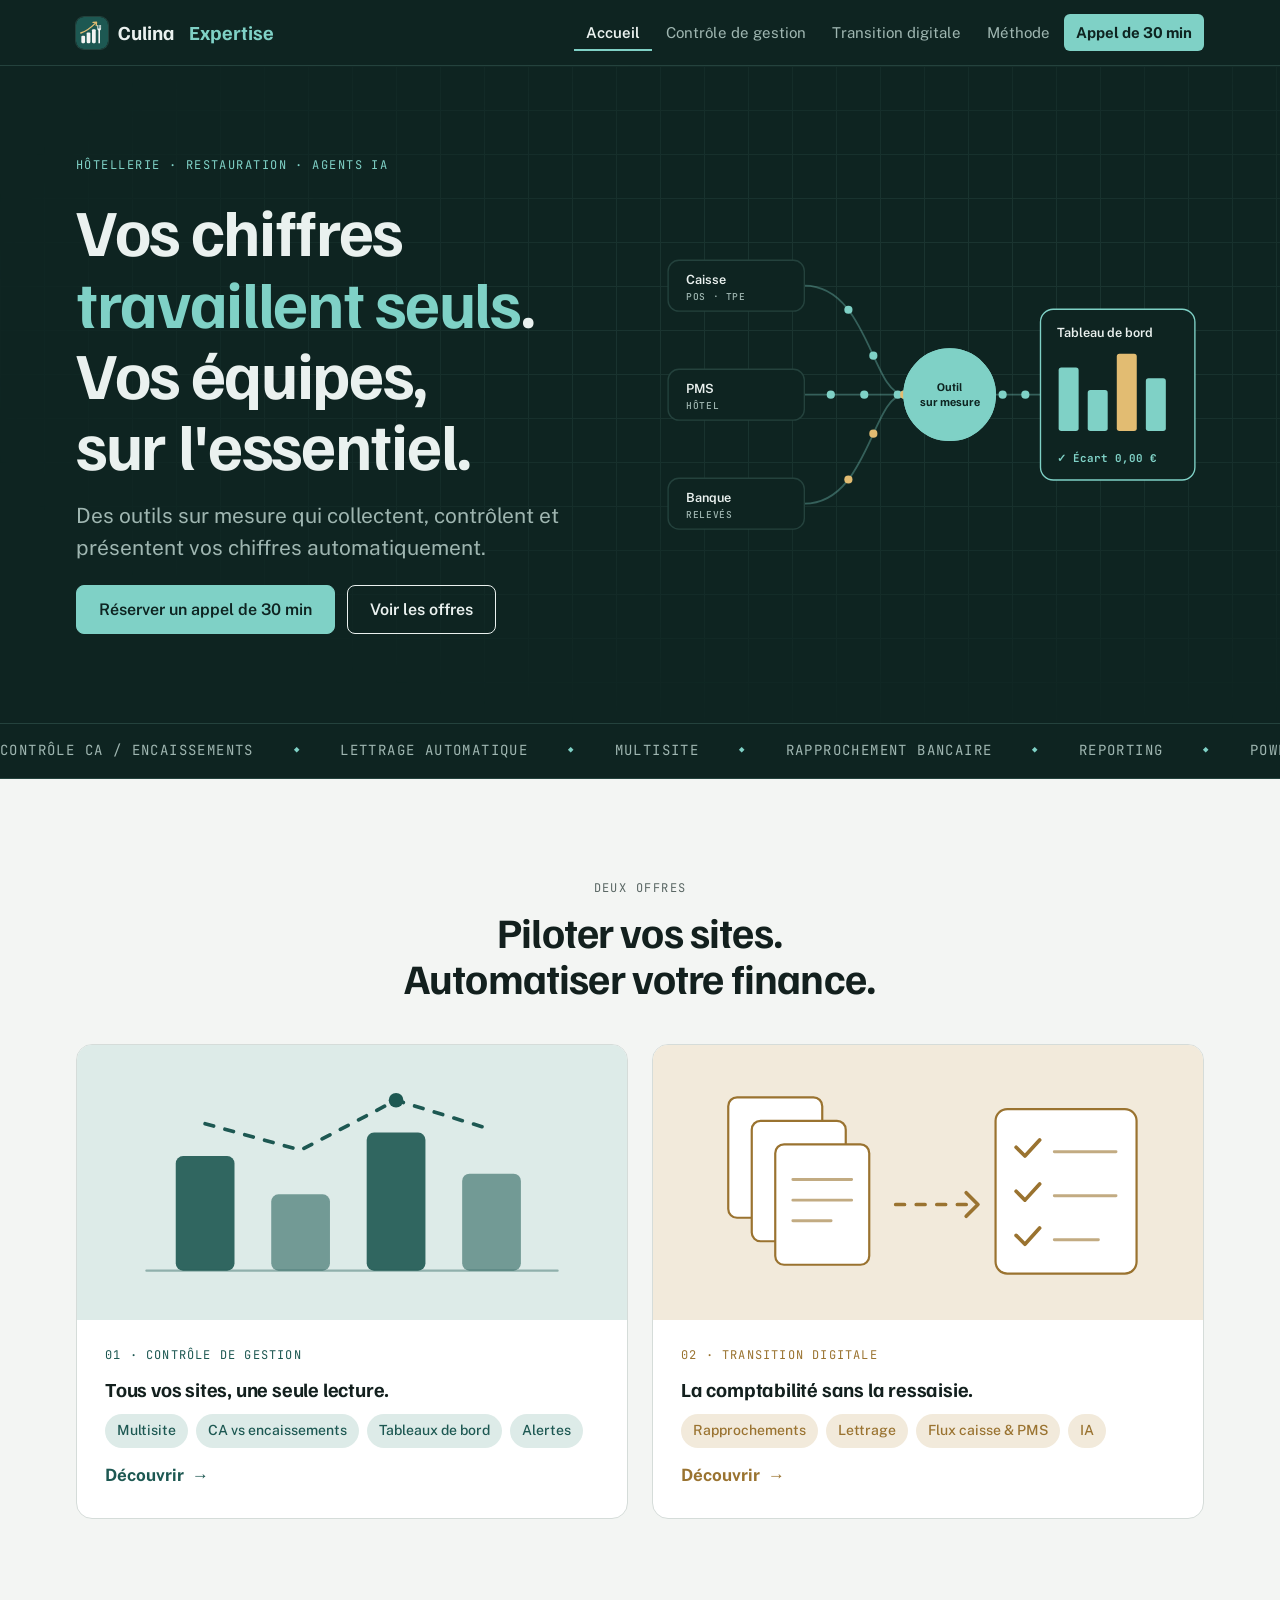
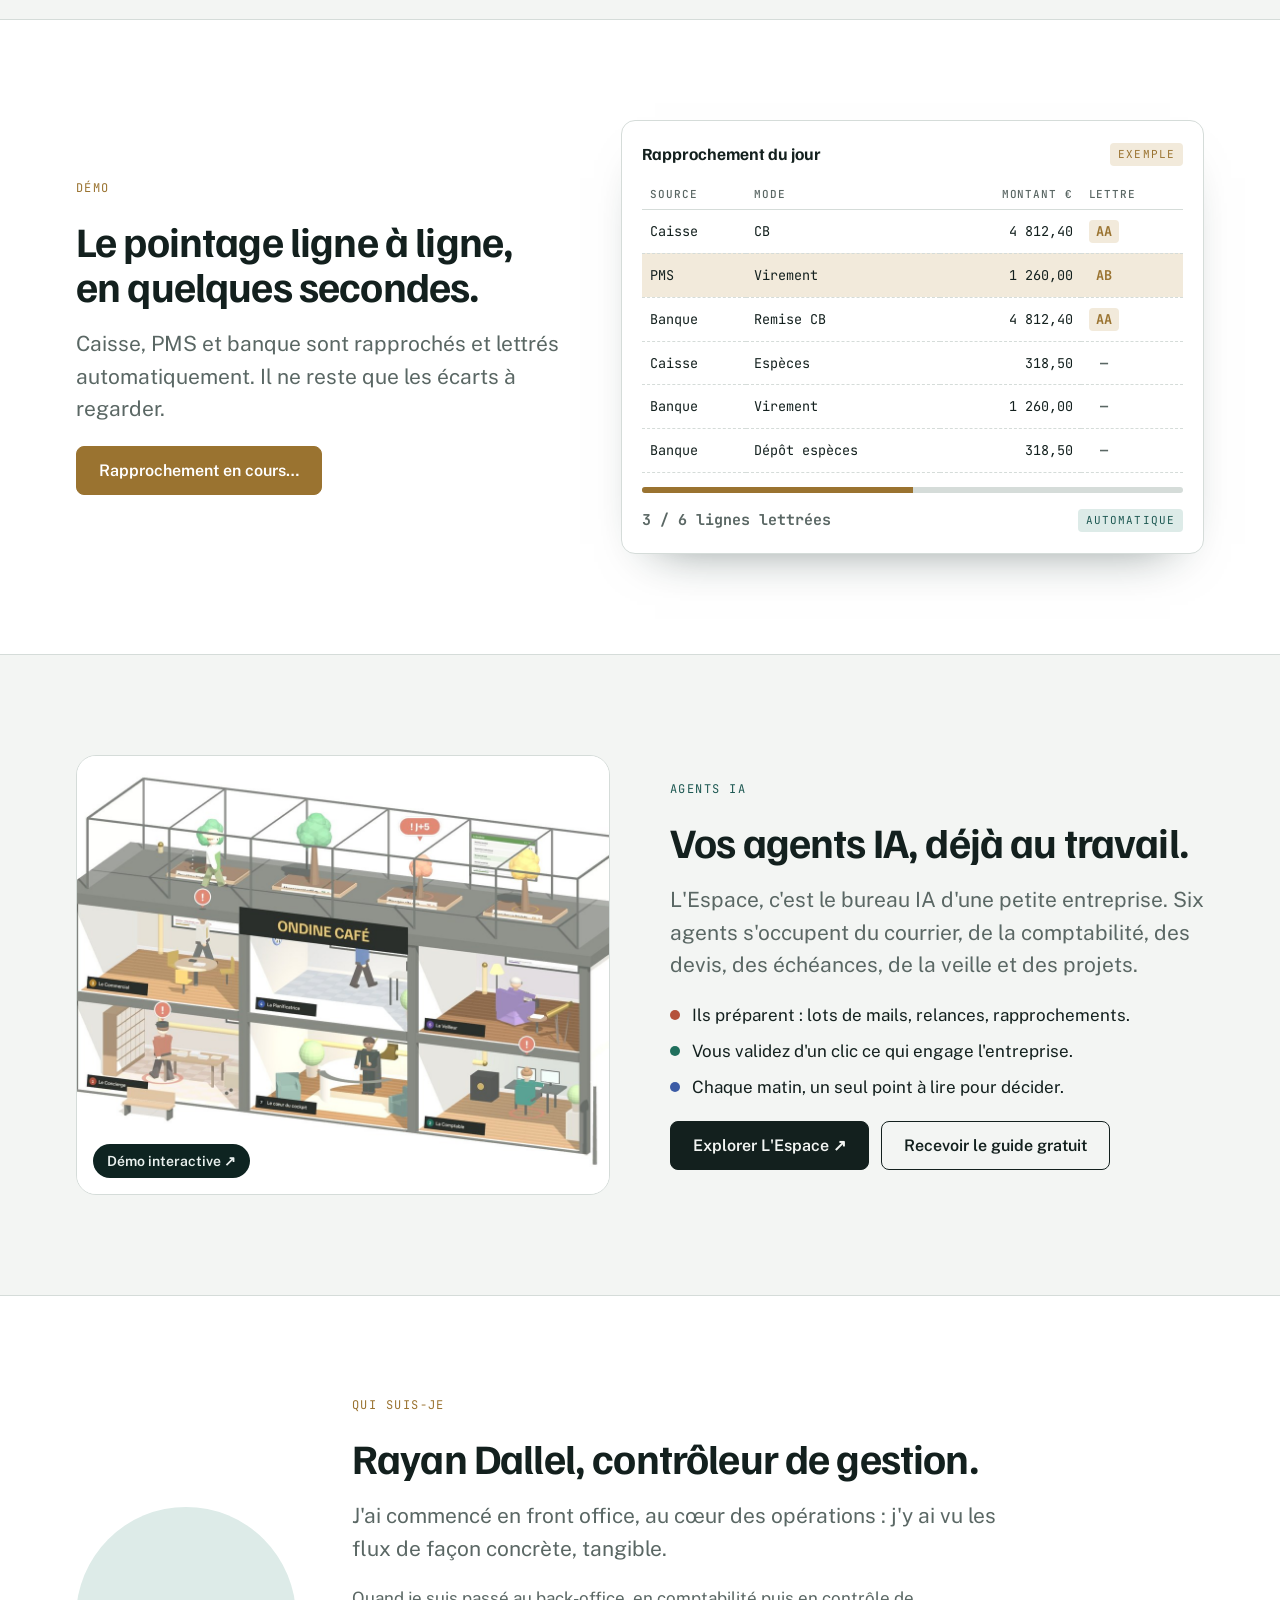
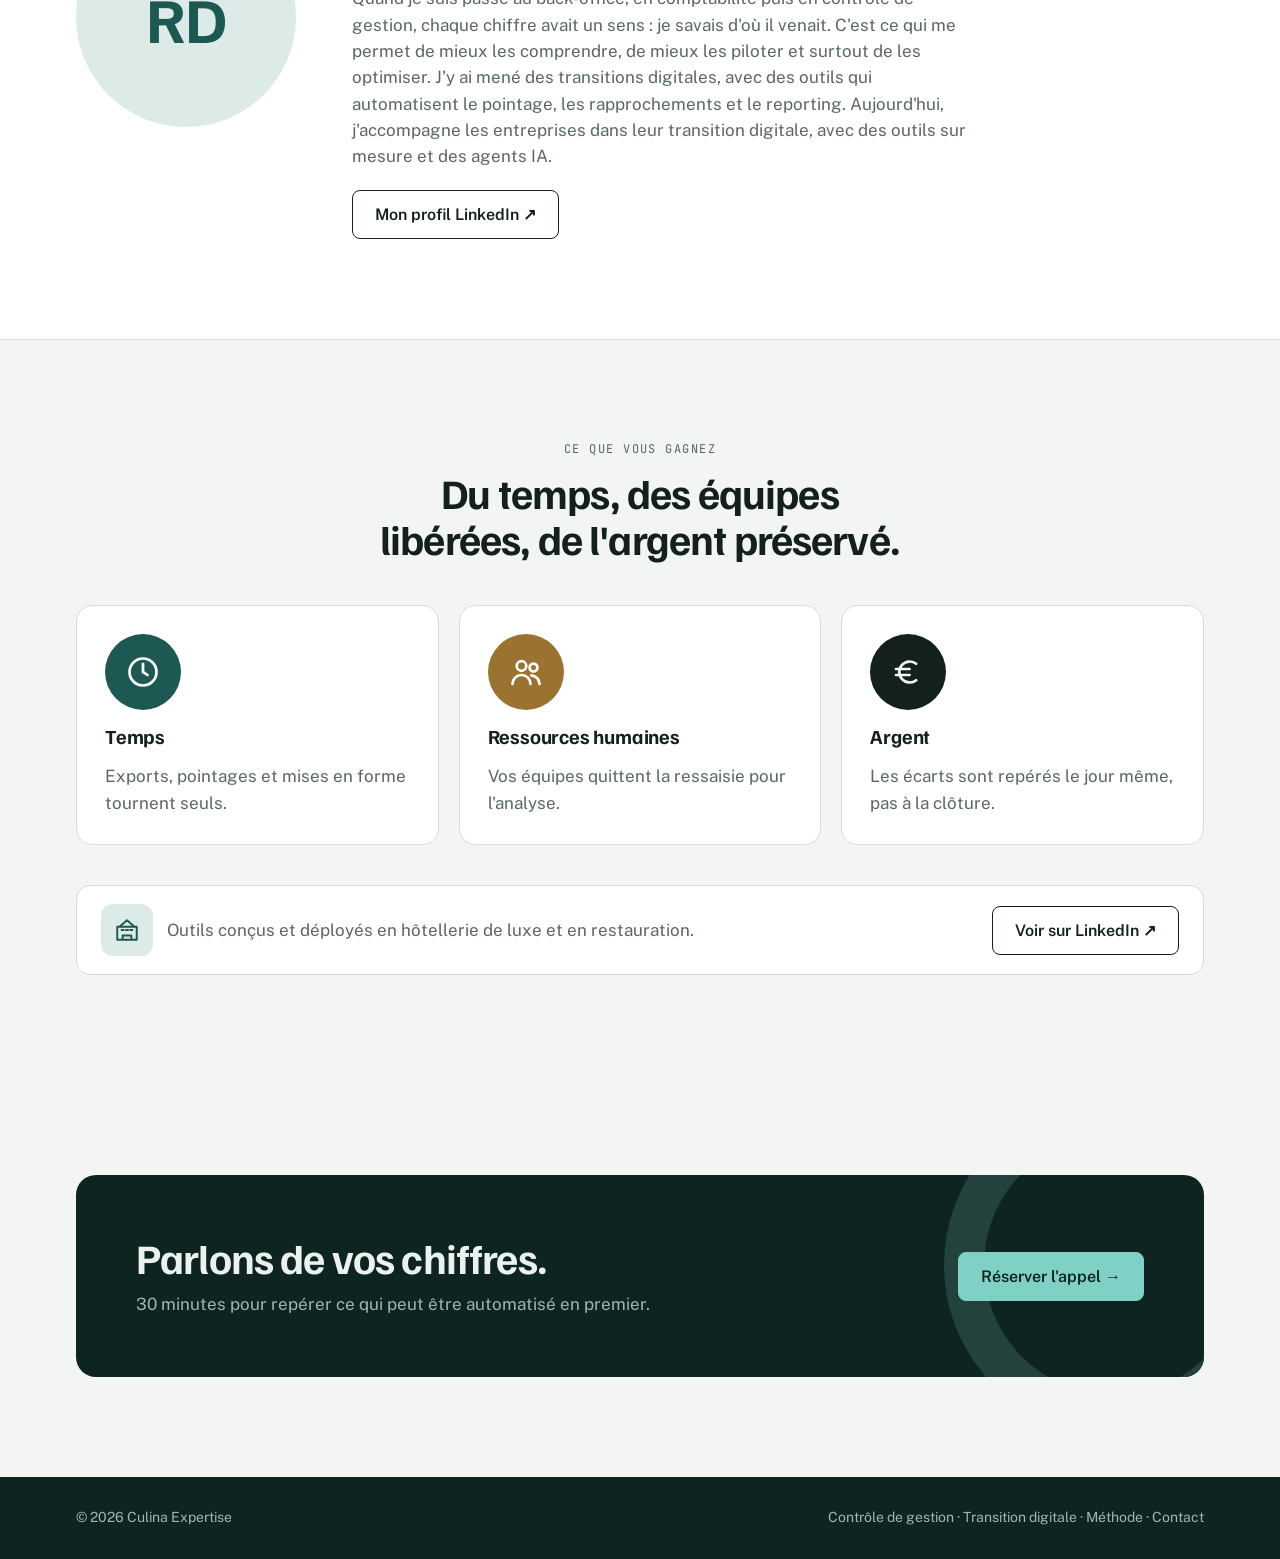
==== culina/index.html @ bebbd7e1 "Site Culina Expertise en ligne (nouveau logo) Co-Authored-By: Claude Opus 5.5 <noreply@anthropic.com" ====
<!doctype html><html><head><meta charset=utf8><meta name=viewport content="width=device-width,initial-scale=1,viewport-fit=cover"><style>:root{color-scheme:light;box-sizing:border-box;padding-top:env(safe-area-inset-top,0px);padding-bottom:env(safe-area-inset-bottom,0px)}html{scroll-padding-top:env(safe-area-inset-top,0px)}body{margin:0;padding:0;font:14px -apple-system,BlinkMacSystemFont,sans-serif;background:#fff;color:#000}img{max-width:100%}[hidden]:not([hidden=until-found i]){display:none!important}</style></head><body>
<title>Culina Expertise</title>
<meta name="claude:viewport-fit-sides" content="cover"><link rel="icon" href="logo.svg">
<meta name="description" content="Contrôle de gestion multisite et transition digitale des fonctions finance et comptabilité, pour l'hôtellerie et la restauration.">
<link rel="stylesheet" href="https://fonts.googleapis.com/css2?family=Familjen+Grotesk:wght@500;600;700&family=JetBrains+Mono:wght@400;500;700&family=Public+Sans:wght@400;500;600;700&display=swap">
<link rel="stylesheet" href="style.css">
<header class="top">
  <div class="wrap">
    <a class="brand" href="index.html"><img class="mark-img" src="logo.svg" alt="" width="32" height="32">Culina&nbsp;<span>Expertise</span></a>
    <nav class="nav" aria-label="Navigation principale">
      <a href="index.html" aria-current="page">Accueil</a>
      <a href="controle-de-gestion.html">Contrôle de gestion</a>
      <a href="transition-digitale.html">Transition digitale</a>
      <a href="methode.html">Méthode</a>
      <a class="cta-nav" href="contact.html">Appel de 30 min</a>
    </nav>
  </div>
</header>
<main>
  <section class="hero">
    <div class="wrap hero-grid">
      <div class="stack">
        <p class="eyebrow">Hôtellerie · Restauration · Agents IA</p>
        <h1>Vos chiffres <em>travaillent seuls</em>. Vos équipes, sur l'essentiel.</h1>
        <p class="lead">Des outils sur mesure qui collectent, contrôlent et présentent vos chiffres automatiquement.</p>
        <div class="btns">
          <a class="btn glow" href="contact.html">Réserver un appel de 30 min</a>
          <a class="btn" href="#offres">Voir les offres</a>
        </div>
      </div>
      <svg class="hero-visual" viewBox="0 0 600 400" role="img" aria-label="Vos données de caisse, de PMS et de banque arrivent dans un outil sur mesure qui produit un tableau de bord contrôlé">
  <path class="f-path lit" d="M160,80 C230,80 235,200 270,200"/><path class="f-path lit" d="M160,200 L270,200"/><path class="f-path lit" d="M160,320 C230,320 235,200 270,200"/><path class="f-path lit" d="M370,200 L420,200"/>
  <circle class="f-dot f-moving" r="4.5"><animateMotion dur="2.4s" begin="0.00s" repeatCount="indefinite" path="M160,80 C230,80 235,200 270,200"/></circle><circle class="f-dot f-moving" r="4.5"><animateMotion dur="2.4s" begin="0.80s" repeatCount="indefinite" path="M160,80 C230,80 235,200 270,200"/></circle><circle class="f-dot f-moving" r="4.5"><animateMotion dur="2.4s" begin="1.60s" repeatCount="indefinite" path="M160,80 C230,80 235,200 270,200"/></circle><circle class="f-dot f-moving" r="4.5"><animateMotion dur="2.0s" begin="0.00s" repeatCount="indefinite" path="M160,200 L270,200"/></circle><circle class="f-dot f-moving" r="4.5"><animateMotion dur="2.0s" begin="0.67s" repeatCount="indefinite" path="M160,200 L270,200"/></circle><circle class="f-dot f-moving" r="4.5"><animateMotion dur="2.0s" begin="1.33s" repeatCount="indefinite" path="M160,200 L270,200"/></circle><circle class="f-dot f-moving b" r="4.5"><animateMotion dur="2.4s" begin="0.00s" repeatCount="indefinite" path="M160,320 C230,320 235,200 270,200"/></circle><circle class="f-dot f-moving b" r="4.5"><animateMotion dur="2.4s" begin="0.80s" repeatCount="indefinite" path="M160,320 C230,320 235,200 270,200"/></circle><circle class="f-dot f-moving b" r="4.5"><animateMotion dur="2.4s" begin="1.60s" repeatCount="indefinite" path="M160,320 C230,320 235,200 270,200"/></circle><circle class="f-dot f-moving" r="4.5"><animateMotion dur="1.2s" begin="0.00s" repeatCount="indefinite" path="M370,200 L420,200"/></circle><circle class="f-dot f-moving" r="4.5"><animateMotion dur="1.2s" begin="0.60s" repeatCount="indefinite" path="M370,200 L420,200"/></circle>
  <rect class="f-pill" x="10" y="52" width="150" height="56" rx="12"/><text class="f-txt" x="30" y="78">Caisse</text><text class="f-sub" x="30" y="96">POS · TPE</text>
  <rect class="f-pill" x="10" y="172" width="150" height="56" rx="12"/><text class="f-txt" x="30" y="198">PMS</text><text class="f-sub" x="30" y="216">HÔTEL</text>
  <rect class="f-pill" x="10" y="292" width="150" height="56" rx="12"/><text class="f-txt" x="30" y="318">Banque</text><text class="f-sub" x="30" y="336">RELEVÉS</text>
  <circle class="f-ring" cx="320" cy="200" r="50"/><circle class="f-ring r2" cx="320" cy="200" r="50"/>
  <circle class="f-core" cx="320" cy="200" r="50"/>
  <text class="f-core-txt" x="320" y="196" text-anchor="middle">Outil</text><text class="f-core-txt" x="320" y="213" text-anchor="middle">sur mesure</text>
  <rect class="f-card" x="420" y="106" width="170" height="188" rx="14"/>
  <text class="f-txt" x="438" y="136">Tableau de bord</text>
  <rect class="f-bar" x="440" y="170" width="22" height="70" rx="3"/><rect class="f-bar" x="472" y="195" width="22" height="45" rx="3"/><rect class="f-bar b" x="504" y="155" width="22" height="85" rx="3"/><rect class="f-bar" x="536" y="182" width="22" height="58" rx="3"/>
  <text class="f-ok" x="438" y="274">✓ Écart 0,00 €</text>
</svg>
    </div>
  </section>
  <div class="marquee" aria-hidden="true"><div class="marquee-track"><span>Contrôle CA / encaissements</span><span>Lettrage automatique</span><span>Multisite</span><span>Rapprochement bancaire</span><span>Reporting</span><span>Power Automate</span><span>Excel</span><span>Power BI</span><span>Agents IA</span><span>Clôtures</span><span>Contrôle CA / encaissements</span><span>Lettrage automatique</span><span>Multisite</span><span>Rapprochement bancaire</span><span>Reporting</span><span>Power Automate</span><span>Excel</span><span>Power BI</span><span>Agents IA</span><span>Clôtures</span></div></div>

  <section id="offres">
    <div class="wrap">
      <div class="section-head center">
        <p class="eyebrow">Deux offres</p>
        <h2>Piloter vos sites. Automatiser votre finance.</h2>
      </div>
      <div class="offers">
        <a class="offer cg" href="controle-de-gestion.html">
          <div class="vis"><svg viewBox="0 0 320 160" aria-hidden="true">
  <line x1="20" y1="140" x2="300" y2="140" class="v-stroke" style="stroke-width:1.5;opacity:.4"/>
  <rect class="v-fill v-grow" x="40" y="62" width="40" height="78" rx="5" opacity=".9"/>
  <rect class="v-fill v-grow" x="105" y="88" width="40" height="52" rx="5" opacity=".55"/>
  <rect class="v-fill v-grow" x="170" y="46" width="40" height="94" rx="5" opacity=".9"/>
  <rect class="v-fill v-grow" x="235" y="74" width="40" height="66" rx="5" opacity=".55"/>
  <polyline class="v-stroke v-dash" points="60,40 125,58 190,24 255,44"/>
  <circle class="v-fill" cx="190" cy="24" r="5"/>
</svg></div>
          <div class="body">
            <span class="acct">01 · Contrôle de gestion</span>
            <h3>Tous vos sites, une seule lecture.</h3>
            <div class="chips"><span class="chip">Multisite</span><span class="chip">CA vs encaissements</span><span class="chip">Tableaux de bord</span><span class="chip">Alertes</span></div>
            <span class="go">Découvrir <span class="arr">→</span></span>
          </div>
        </a>
        <a class="offer td" href="transition-digitale.html">
          <div class="vis"><svg viewBox="0 0 320 160" aria-hidden="true">
  <rect class="v-soft" x="24" y="22" width="64" height="82" rx="6"/>
  <rect class="v-soft" x="40" y="38" width="64" height="82" rx="6"/>
  <rect class="v-soft" x="56" y="54" width="64" height="82" rx="6"/>
  <path class="v-stroke" d="M68 78h40M68 92h40M68 106h26" style="stroke-width:2;opacity:.6"/>
  <path class="v-stroke v-dash" d="M138 95 L192 95"/>
  <path class="v-stroke" d="M186 87l8 8-8 8"/>
  <rect class="v-soft" x="206" y="30" width="96" height="112" rx="8"/>
  <path class="v-stroke" d="M220 56l6 6 10-11M220 86l6 6 10-11M220 116l6 6 10-11"/>
  <path class="v-stroke" d="M246 59h42M246 89h42M246 119h30" style="stroke-width:2;opacity:.6"/>
</svg></div>
          <div class="body">
            <span class="acct">02 · Transition digitale</span>
            <h3>La comptabilité sans la ressaisie.</h3>
            <div class="chips"><span class="chip">Rapprochements</span><span class="chip">Lettrage</span><span class="chip">Flux caisse &amp; PMS</span><span class="chip">IA</span></div>
            <span class="go">Découvrir <span class="arr">→</span></span>
          </div>
        </a>
      </div>
    </div>
  </section>

  <section class="alt">
    <div class="wrap demo">
      <div class="stack">
        <p class="eyebrow c-brass">Démo</p>
        <h2>Le pointage ligne à ligne, en quelques secondes.</h2>
        <p class="lead">Caisse, PMS et banque sont rapprochés et lettrés automatiquement. Il ne reste que les écarts à regarder.</p>
        <div class="btns"><button class="btn brass" type="button" id="run">▶ Lancer le rapprochement</button></div>
      </div>
      <div class="ledger">
        <div class="ledger-head"><strong>Rapprochement du jour</strong><span class="tag">Exemple</span></div>
        <div class="table-scroll">
          <table>
            <thead><tr><th>Source</th><th>Mode</th><th class="num">Montant €</th><th>Lettre</th></tr></thead>
            <tbody id="rows">
              <tr><td>Caisse</td><td>CB</td><td class="num">4 812,40</td><td><span class="let">—</span></td></tr>
              <tr><td>PMS</td><td>Virement</td><td class="num">1 260,00</td><td><span class="let">—</span></td></tr>
              <tr><td>Banque</td><td>Remise CB</td><td class="num">4 812,40</td><td><span class="let">—</span></td></tr>
              <tr><td>Caisse</td><td>Espèces</td><td class="num">318,50</td><td><span class="let">—</span></td></tr>
              <tr><td>Banque</td><td>Virement</td><td class="num">1 260,00</td><td><span class="let">—</span></td></tr>
              <tr><td>Banque</td><td>Dépôt espèces</td><td class="num">318,50</td><td><span class="let">—</span></td></tr>
            </tbody>
          </table>
        </div>
        <div class="progress"><i id="bar"></i></div>
        <div class="ledger-foot"><span class="status" id="status">6 lignes à pointer</span><span class="tag" style="background:var(--petrol-soft);color:var(--petrol)">Automatique</span></div>
      </div>
    </div>
  </section>

  <section id="agents">
    <div class="wrap split">
      <a class="espace-shot" href="https://rayandallel-jarvis.github.io/qg-demo/espace/" target="_blank" rel="noopener" aria-label="Explorer L'Espace en 3D">
        <img src="espace.jpg" alt="L'Espace : six agents IA au travail dans le bureau d'une petite entreprise" loading="lazy">
        <span class="espace-badge">Démo interactive ↗</span>
      </a>
      <div class="stack">
        <p class="eyebrow c-petrol">Agents IA</p>
        <h2>Vos agents IA, déjà au travail.</h2>
        <p class="lead">L'Espace, c'est le bureau IA d'une petite entreprise. Six agents s'occupent du courrier, de la comptabilité, des devis, des échéances, de la veille et des projets.</p>
        <ul class="agent-list">
          <li><span style="background:#b5523b"></span>Ils préparent : lots de mails, relances, rapprochements.</li>
          <li><span style="background:#1f6f5c"></span>Vous validez d'un clic ce qui engage l'entreprise.</li>
          <li><span style="background:#3b5ba5"></span>Chaque matin, un seul point à lire pour décider.</li>
        </ul>
        <div class="btns">
          <a class="btn primary" href="https://rayandallel-jarvis.github.io/qg-demo/espace/" target="_blank" rel="noopener">Explorer L'Espace ↗</a>
          <a class="btn" href="https://www.linkedin.com/in/rayan-dallel-012633130" target="_blank" rel="noopener">Recevoir le guide gratuit</a>
        </div>
      </div>
    </div>
  </section>

  <section class="alt" id="qui">
    <div class="wrap about">
      <div class="about-photo" aria-hidden="true">RD</div>
      <div class="stack">
        <p class="eyebrow c-brass">Qui suis-je</p>
        <h2>Rayan Dallel, contrôleur de gestion.</h2>
        <p class="lead">J'ai commencé en front office, au cœur des opérations&nbsp;: j'y ai vu les flux de façon concrète, tangible.</p>
        <p class="about-txt">Quand je suis passé au back-office, en comptabilité puis en contrôle de gestion, chaque chiffre avait un sens&nbsp;: je savais d'où il venait. C'est ce qui me permet de mieux les comprendre, de mieux les piloter et surtout de les optimiser. J'y ai mené des transitions digitales, avec des outils qui automatisent le pointage, les rapprochements et le reporting. Aujourd'hui, j'accompagne les entreprises dans leur transition digitale, avec des outils sur mesure et des agents IA.</p>
        <div class="btns"><a class="btn" href="https://www.linkedin.com/in/rayan-dallel-012633130" target="_blank" rel="noopener">Mon profil LinkedIn ↗</a></div>
      </div>
    </div>
  </section>

  <section>
    <div class="wrap">
      <div class="section-head center">
        <p class="eyebrow">Ce que vous gagnez</p>
        <h2>Du temps, des équipes libérées, de l'argent préservé.</h2>
      </div>
      <div class="gains">
        <div class="gain"><span class="big"><svg class="ico" viewBox="0 0 24 24" aria-hidden="true"><circle cx="12" cy="12" r="9"/><path class="clock-hand" d="M12 12V6.5"/><path d="M12 12l3 2"/></svg></span><h3>Temps</h3><p>Exports, pointages et mises en forme tournent seuls.</p></div>
        <div class="gain"><span class="big" style="background:var(--brass)"><svg class="ico" viewBox="0 0 24 24" aria-hidden="true"><circle cx="9" cy="8" r="3.2"/><path d="M3 20c0-3.3 2.7-6 6-6s6 2.7 6 6"/><circle cx="17" cy="9" r="2.6"/><path d="M15.5 14.2c3 .2 5.5 2.6 5.5 5.8"/></svg></span><h3>Ressources humaines</h3><p>Vos équipes quittent la ressaisie pour l'analyse.</p></div>
        <div class="gain"><span class="big" style="background:var(--ink);color:var(--bg)"><svg class="ico" viewBox="0 0 24 24" aria-hidden="true"><path d="M17.5 6.5A7 7 0 1 0 17.5 17.5"/><path d="M4 10h9M4 14h9"/></svg></span><h3>Argent</h3><p>Les écarts sont repérés le jour même, pas à la clôture.</p></div>
      </div>
      <div class="trust">
        <span class="who"><span class="ico-box"><svg class="ico" viewBox="0 0 24 24" aria-hidden="true"><path d="M3 21V9h18v12M3 21h18M8 21v-4h8v4M7 12h2M11 12h2M15 12h2M12 3l7 6H5z"/></svg></span>Outils conçus et déployés en hôtellerie de luxe et en restauration.</span>
        <a class="btn" href="https://www.linkedin.com/in/rayan-dallel-012633130" target="_blank" rel="noopener">Voir sur LinkedIn ↗</a>
      </div>
    </div>
  </section>

  <section>
    <div class="wrap">
      <div class="cta-band">
        <div><h2>Parlons de vos chiffres.</h2><p>30 minutes pour repérer ce qui peut être automatisé en premier.</p></div>
        <a class="btn glow" href="contact.html">Réserver l'appel →</a>
      </div>
    </div>
  </section>
<script>
(function () {
  var letters = ["AA", "AB", "AA", "AC", "AB", "AC"], order = [0, 2, 1, 4, 3, 5];
  var rows = document.querySelectorAll("#rows tr"), bar = document.getElementById("bar"),
      st = document.getElementById("status"), btn = document.getElementById("run"), busy = false;
  function reset() {
    rows.forEach(function (r) { r.classList.remove("hit"); var l = r.querySelector(".let"); l.textContent = "—"; l.classList.remove("on"); });
    bar.style.width = "0"; st.textContent = "6 lignes à pointer"; st.classList.remove("done");
  }
  function run() {
    if (busy) return; busy = true; reset(); btn.textContent = "Rapprochement en cours…";
    order.forEach(function (idx, k) {
      setTimeout(function () {
        var r = rows[idx], l = r.querySelector(".let");
        r.classList.add("hit"); l.textContent = letters[idx]; l.classList.add("on");
        setTimeout(function () { r.classList.remove("hit"); }, 500);
        bar.style.width = ((k + 1) / 6 * 100) + "%";
        st.textContent = (k + 1) + " / 6 lignes lettrées";
        if (k === 5) { st.textContent = "✓ Écart : 0,00 € · 6/6 lettrées"; st.classList.add("done"); btn.textContent = "↻ Rejouer"; busy = false; }
      }, 350 + k * 420);
    });
  }
  btn.addEventListener("click", run);
  if ("IntersectionObserver" in window && !matchMedia("(prefers-reduced-motion: reduce)").matches) {
    var io = new IntersectionObserver(function (e) { if (e[0].isIntersecting) { io.disconnect(); run(); } }, { threshold: .5 });
    io.observe(document.querySelector(".ledger"));
  }
})();
</script>
</main>
<footer>
  <div class="wrap">
    <span>© 2026 Culina Expertise</span>
    <span><a href="controle-de-gestion.html">Contrôle de gestion</a> · <a href="transition-digitale.html">Transition digitale</a> · <a href="methode.html">Méthode</a> · <a href="contact.html">Contact</a></span>
  </div>
</footer>

</body></html>
---- culina/style.css ----
/* Layout: héros sombre animé (flux de données), puis sections claires très visuelles — peu de texte, chaque idée portée par un schéma ou une démo. Pétrole = contrôle de gestion, laiton = transition digitale. */
:root {
  --bg: #F3F5F3;
  --surface: #FFFFFF;
  --ink: #13201E;
  --muted: #5A6764;
  --line: #D5DCD9;
  --petrol: #1D5852;
  --petrol-soft: #DDEBE8;
  --brass: #9A7330;
  --brass-soft: #F2EADB;
  --ok: #2F7A4F;
  --hero-bg: #0E2421;
  --hero-fg: #EAF1EF;
  --hero-muted: #9FB6B1;
  --hero-line: #24423D;
  --hero-acc: #7FD1C6;
  --hero-brass: #E2BC72;
  --font-display: "Familjen Grotesk", "Helvetica Neue", Arial, sans-serif;
  --font-body: "Public Sans", "Segoe UI", Roboto, Arial, sans-serif;
  --font-mono: "JetBrains Mono", "SFMono-Regular", Consolas, monospace;
  padding-top: env(safe-area-inset-top, 0px);
  padding-bottom: env(safe-area-inset-bottom, 0px);
}
@media (prefers-color-scheme: dark) {
  :root:not([data-theme="light"]) {
    --bg: #0F1716; --surface: #16211F; --ink: #E6ECEA; --muted: #9AA8A5; --line: #2A3835;
    --petrol: #6FBDB3; --petrol-soft: #1B302D; --brass: #D4AE68; --brass-soft: #2E2719; --ok: #6CC795;
    --hero-bg: #091412; --hero-line: #1E3632;
    color-scheme: dark;
  }
}
:root[data-theme="dark"] {
  --bg: #0F1716; --surface: #16211F; --ink: #E6ECEA; --muted: #9AA8A5; --line: #2A3835;
  --petrol: #6FBDB3; --petrol-soft: #1B302D; --brass: #D4AE68; --brass-soft: #2E2719; --ok: #6CC795;
  --hero-bg: #091412; --hero-line: #1E3632;
  color-scheme: dark;
}

* { box-sizing: border-box; }
body { margin: 0; background: var(--bg); color: var(--ink); font-family: var(--font-body); font-size: 17px; line-height: 1.55; }
img, svg { max-width: 100%; }
a { color: inherit; }
a:focus-visible, button:focus-visible { outline: 2px solid var(--petrol); outline-offset: 3px; border-radius: 4px; }
.wrap { max-width: 1160px; margin: 0 auto; padding-left: max(16px, env(safe-area-inset-left, 0px)); padding-right: max(16px, env(safe-area-inset-right, 0px)); }

/* ---------- En-tête ---------- */
.top { position: sticky; top: env(safe-area-inset-top, 0px); z-index: 20; background: var(--hero-bg); color: var(--hero-fg); border-bottom: 1px solid var(--hero-line); }
.top .wrap { display: flex; align-items: center; justify-content: space-between; gap: 20px; padding-block: 14px; }
.brand { display: flex; align-items: center; gap: 10px; font-family: var(--font-display); font-weight: 700; font-size: 20px; text-decoration: none; white-space: nowrap; }
.brand .mark { width: 30px; height: 30px; border-radius: 7px; background: var(--hero-acc); color: var(--hero-bg); display: grid; place-items: center; font-family: var(--font-mono); font-size: 13px; font-weight: 700; }
.brand span { color: var(--hero-acc); }
.nav { display: flex; gap: 2px; overflow-x: auto; min-width: 0; }
.nav a { text-decoration: none; font-size: 15px; padding: 7px 12px; border-radius: 6px; white-space: nowrap; color: var(--hero-muted); }
.nav a:hover { color: var(--hero-fg); background: var(--hero-line); }
.nav a[aria-current="page"] { color: var(--hero-fg); font-weight: 600; box-shadow: inset 0 -2px 0 var(--hero-acc); border-radius: 0; }
.nav a.cta-nav { background: var(--hero-acc); color: var(--hero-bg); font-weight: 700; border-radius: 6px; box-shadow: none; }
@media (max-width: 800px) { .top .wrap { flex-direction: column; align-items: flex-start; gap: 8px; } .nav { width: 100%; } }

/* ---------- Typo ---------- */
h1, h2, h3 { font-family: var(--font-display); line-height: 1.08; text-wrap: balance; margin: 0; letter-spacing: -0.02em; }
h1 { font-size: clamp(38px, 5.6vw, 66px); font-weight: 700; }
h2 { font-size: clamp(28px, 3.6vw, 42px); font-weight: 700; }
h3 { font-size: 20px; font-weight: 700; letter-spacing: -0.01em; }
p { margin: 0; }
.lead { font-size: clamp(18px, 2vw, 21px); color: var(--muted); max-width: 52ch; }
.eyebrow { font-family: var(--font-mono); font-size: 12px; text-transform: uppercase; letter-spacing: 0.12em; color: var(--muted); }
.mono { font-family: var(--font-mono); font-variant-numeric: tabular-nums; }
.c-petrol { color: var(--petrol); } .c-brass { color: var(--brass); }

/* ---------- Sections ---------- */
section { padding-block: clamp(56px, 8vw, 100px); }
.stack { display: flex; flex-direction: column; gap: 20px; }
.section-head { display: flex; flex-direction: column; gap: 12px; max-width: 760px; margin-bottom: 44px; }
.center { text-align: center; align-items: center; margin-inline: auto; }
.alt { background: var(--surface); border-block: 1px solid var(--line); }

/* ---------- Boutons ---------- */
.btns { display: flex; flex-wrap: wrap; gap: 12px; }
.btn { display: inline-flex; align-items: center; gap: 8px; padding: 14px 22px; border-radius: 8px; font: 600 16px var(--font-body); text-decoration: none; border: 1px solid currentColor; cursor: pointer; background: transparent; color: inherit; transition: transform .2s; }
.btn:hover { transform: translateY(-2px); }
.btn.primary { background: var(--ink); color: var(--bg); border-color: var(--ink); }
.btn.glow { background: var(--hero-acc); color: var(--hero-bg); border-color: var(--hero-acc); }
.btn.brass { background: var(--brass); color: var(--surface); border-color: var(--brass); }

/* ---------- Héros sombre ---------- */
.hero { background: var(--hero-bg); color: var(--hero-fg); position: relative; overflow: hidden; padding-block: clamp(48px, 7vw, 92px); }
.hero::before { content: ""; position: absolute; inset: 0; background-image: linear-gradient(var(--hero-line) 1px, transparent 1px), linear-gradient(90deg, var(--hero-line) 1px, transparent 1px); background-size: 44px 44px; opacity: .55; mask-image: radial-gradient(ellipse at 70% 40%, #000 20%, transparent 75%); -webkit-mask-image: radial-gradient(ellipse at 70% 40%, #000 20%, transparent 75%); }
.hero .wrap { position: relative; }
.hero .lead { color: var(--hero-muted); }
.hero .eyebrow { color: var(--hero-acc); }
.hero h1 em { font-style: normal; color: var(--hero-acc); }
.hero h1 em.b { color: var(--hero-brass); }
.hero-grid { display: grid; grid-template-columns: 1fr 1.05fr; gap: clamp(28px, 5vw, 64px); align-items: center; }
.hero-grid > * { min-width: 0; }
@media (max-width: 920px) { .hero-grid { grid-template-columns: 1fr; } }
.hero-visual { width: 100%; height: auto; display: block; }

/* SVG flux */
.f-path { fill: none; stroke: var(--hero-line); stroke-width: 2; }
.f-path.lit { stroke: var(--hero-acc); stroke-opacity: .35; }
.f-pill { fill: var(--hero-bg); stroke: var(--hero-line); stroke-width: 1.5; }
.f-txt { fill: var(--hero-fg); font: 600 14px var(--font-body); }
.f-sub { fill: var(--hero-muted); font: 500 10.5px var(--font-mono); letter-spacing: .06em; }
.f-dot { fill: var(--hero-acc); }
.f-dot.b { fill: var(--hero-brass); }
.f-core { fill: var(--hero-acc); }
.f-core-txt { fill: var(--hero-bg); font: 700 13px var(--font-display); }
.f-ring { fill: none; stroke: var(--hero-acc); stroke-width: 2; transform-box: fill-box; transform-origin: center; animation: ring 2.4s ease-out infinite; }
.f-ring.r2 { animation-delay: 1.2s; }
@keyframes ring { from { transform: scale(1); opacity: .7; } to { transform: scale(1.9); opacity: 0; } }
.f-card { fill: var(--hero-bg); stroke: var(--hero-acc); stroke-width: 1.5; }
.f-bar { fill: var(--hero-acc); transform-box: fill-box; transform-origin: bottom; animation: bar 3.2s ease-in-out infinite; }
.f-bar.b { fill: var(--hero-brass); }
.f-bar:nth-of-type(2) { animation-delay: .3s; } .f-bar:nth-of-type(3) { animation-delay: .6s; } .f-bar:nth-of-type(4) { animation-delay: .9s; }
@keyframes bar { 0%,100% { transform: scaleY(1); } 50% { transform: scaleY(.62); } }
.f-ok { fill: var(--hero-acc); font: 700 12px var(--font-mono); }

/* Bandeau défilant */
.marquee { overflow: hidden; border-block: 1px solid var(--hero-line); background: var(--hero-bg); color: var(--hero-muted); }
.marquee-track { display: flex; gap: 40px; width: max-content; padding-block: 16px; animation: slide 38s linear infinite; font-family: var(--font-mono); font-size: 14px; text-transform: uppercase; letter-spacing: .1em; }
.marquee-track span { display: inline-flex; align-items: center; gap: 40px; white-space: nowrap; }
.marquee-track span::after { content: "◆"; color: var(--hero-acc); font-size: 9px; }
@keyframes slide { to { transform: translateX(-50%); } }

/* ---------- Icônes ---------- */
.ico { width: 26px; height: 26px; fill: none; stroke: currentColor; stroke-width: 1.8; stroke-linecap: round; stroke-linejoin: round; flex: none; }
.ico-box { width: 52px; height: 52px; border-radius: 12px; display: grid; place-items: center; background: var(--petrol-soft); color: var(--petrol); flex: none; }
.ico-box.b { background: var(--brass-soft); color: var(--brass); }

/* ---------- Deux offres ---------- */
.offers { display: grid; grid-template-columns: 1fr 1fr; gap: 24px; }
@media (max-width: 880px) { .offers { grid-template-columns: 1fr; } }
.offer { background: var(--surface); border: 1px solid var(--line); border-radius: 16px; overflow: hidden; display: flex; flex-direction: column; text-decoration: none; transition: transform .25s, box-shadow .25s; min-width: 0; }
.offer:hover { transform: translateY(-4px); box-shadow: 0 24px 50px -30px rgba(14,36,33,.55); }
.offer .vis { aspect-ratio: 16 / 8; max-width: 100%; background: var(--acc-soft); display: grid; place-items: center; padding: 20px; }
.offer .vis svg { width: 100%; height: 100%; }
.offer .body { padding: 26px 28px 30px; display: flex; flex-direction: column; gap: 14px; flex: 1; }
.offer.cg { --acc: var(--petrol); --acc-soft: var(--petrol-soft); }
.offer.td { --acc: var(--brass); --acc-soft: var(--brass-soft); }
.offer .acct { font-family: var(--font-mono); font-size: 12px; letter-spacing: .1em; text-transform: uppercase; color: var(--acc); }
.chips { display: flex; flex-wrap: wrap; gap: 8px; }
.chip { font-size: 14px; padding: 6px 12px; border-radius: 999px; background: var(--acc-soft, var(--petrol-soft)); color: var(--acc, var(--petrol)); font-weight: 500; }
.offer .go { margin-top: auto; font-weight: 700; color: var(--acc); display: inline-flex; gap: 8px; align-items: center; }
.offer:hover .go .arr { transform: translateX(4px); }
.go .arr { transition: transform .2s; }
.v-stroke { fill: none; stroke: var(--acc); stroke-width: 2.5; stroke-linecap: round; stroke-linejoin: round; }
.v-fill { fill: var(--acc); }
.v-soft { fill: var(--surface); stroke: var(--acc); stroke-width: 1.5; }
.v-grow { transform-box: fill-box; transform-origin: bottom; animation: bar 3.6s ease-in-out infinite; }
.v-grow:nth-of-type(2n) { animation-delay: .5s; } .v-grow:nth-of-type(3n) { animation-delay: 1s; }
.v-dash { stroke-dasharray: 6 8; animation: dash 1.4s linear infinite; }
@keyframes dash { to { stroke-dashoffset: -28; } }

/* ---------- Démo lettrage ---------- */
.demo { display: grid; grid-template-columns: 1fr 1.2fr; gap: clamp(28px, 5vw, 60px); align-items: center; }
.demo > * { min-width: 0; }
@media (max-width: 900px) { .demo { grid-template-columns: 1fr; } }
.ledger { background: var(--surface); border: 1px solid var(--line); border-radius: 14px; padding: 20px; box-shadow: 0 24px 50px -34px rgba(14,36,33,.6); }
.ledger-head { display: flex; justify-content: space-between; align-items: center; gap: 12px; margin-bottom: 12px; flex-wrap: wrap; }
.ledger-head strong { font-family: var(--font-display); font-size: 17px; }
.tag { font-family: var(--font-mono); font-size: 11px; text-transform: uppercase; letter-spacing: .1em; padding: 3px 8px; border-radius: 4px; background: var(--brass-soft); color: var(--brass); }
.table-scroll { overflow-x: auto; }
.ledger table { width: 100%; border-collapse: collapse; font-family: var(--font-mono); font-size: 13.5px; font-variant-numeric: tabular-nums; }
.ledger th { text-align: left; font-weight: 500; color: var(--muted); font-size: 11px; text-transform: uppercase; letter-spacing: .08em; padding: 6px 8px; border-bottom: 1px solid var(--line); }
.ledger td { padding: 10px 8px; border-bottom: 1px dashed var(--line); white-space: nowrap; transition: background .3s; }
.ledger .num { text-align: right; }
.ledger tr.hit td { background: var(--brass-soft); }
.let { display: inline-block; min-width: 30px; text-align: center; font-weight: 700; border-radius: 4px; padding: 1px 4px; color: var(--muted); }
.let.on { color: var(--brass); background: var(--brass-soft); animation: pop .35s ease-out; }
@keyframes pop { from { transform: scale(1.6); } to { transform: scale(1); } }
.ledger-foot { display: flex; justify-content: space-between; align-items: center; gap: 12px; margin-top: 16px; flex-wrap: wrap; }
.status { font-family: var(--font-mono); font-weight: 700; font-size: 15px; color: var(--muted); }
.status.done { color: var(--ok); }
.progress { height: 6px; border-radius: 3px; background: var(--line); overflow: hidden; margin-top: 14px; }
.progress i { display: block; height: 100%; width: 0; background: var(--brass); transition: width .35s; }

/* ---------- Gains ---------- */
.gains { display: grid; grid-template-columns: repeat(3, 1fr); gap: 20px; }
@media (max-width: 860px) { .gains { grid-template-columns: 1fr; } }
.gain { background: var(--surface); border: 1px solid var(--line); border-radius: 16px; padding: 28px; display: flex; flex-direction: column; gap: 16px; min-width: 0; }
.gain .big { width: 76px; height: 76px; border-radius: 50%; display: grid; place-items: center; background: var(--petrol); color: var(--surface); }
.gain .big .ico { width: 36px; height: 36px; }
.gain p { color: var(--muted); }
.gain .clock-hand { transform-origin: 12px 12px; animation: spin 6s linear infinite; }
@keyframes spin { to { transform: rotate(360deg); } }

/* ---------- Tuiles icônes ---------- */
.tiles { display: grid; grid-template-columns: repeat(4, 1fr); gap: 16px; }
@media (max-width: 980px) { .tiles { grid-template-columns: repeat(2, 1fr); } }
@media (max-width: 520px) { .tiles { grid-template-columns: 1fr; } }
.tile { background: var(--surface); border: 1px solid var(--line); border-radius: 14px; padding: 22px; display: flex; flex-direction: column; gap: 14px; min-width: 0; transition: transform .2s, border-color .2s; }
.tile:hover { transform: translateY(-3px); border-color: var(--petrol); }
.tile.b:hover { border-color: var(--brass); }
.tile p { color: var(--muted); font-size: 15px; }

/* ---------- Tableau de bord multisite ---------- */
.dash { background: var(--surface); border: 1px solid var(--line); border-radius: 16px; padding: clamp(18px, 3vw, 28px); display: flex; flex-direction: column; gap: 24px; box-shadow: 0 30px 60px -40px rgba(14,36,33,.6); }
.kpis { display: grid; grid-template-columns: repeat(3, 1fr); gap: 14px; }
@media (max-width: 680px) { .kpis { grid-template-columns: 1fr; } }
.kpi { border: 1px solid var(--line); border-radius: 12px; padding: 16px; display: flex; flex-direction: column; gap: 4px; min-width: 0; }
.kpi .v { font-family: var(--font-display); font-size: 30px; font-weight: 700; font-variant-numeric: tabular-nums; letter-spacing: -0.02em; }
.kpi .l { font-size: 13px; color: var(--muted); }
.kpi.warn .v { color: var(--brass); }
.kpi.okk .v { color: var(--petrol); }
.bars { display: grid; grid-template-columns: repeat(4, 1fr); gap: clamp(10px, 3vw, 28px); align-items: end; height: 220px; border-bottom: 1px solid var(--line); padding-inline: 4px; }
.bars .b { display: flex; flex-direction: column; justify-content: flex-end; align-items: center; gap: 6px; height: 100%; min-width: 0; }
.bars .col { width: 100%; max-width: 74px; border-radius: 8px 8px 0 0; background: var(--petrol); transform-origin: bottom; animation: rise 1s cubic-bezier(.2,.8,.2,1) both; }
.bars .col.w { background: var(--brass); }
.bars .val { font-family: var(--font-mono); font-size: 12px; color: var(--muted); font-variant-numeric: tabular-nums; }
.bars .b:nth-child(2) .col { animation-delay: .12s; } .bars .b:nth-child(3) .col { animation-delay: .24s; } .bars .b:nth-child(4) .col { animation-delay: .36s; }
@keyframes rise { from { transform: scaleY(.2); } to { transform: scaleY(1); } }
.bar-labels { display: grid; grid-template-columns: repeat(4, 1fr); gap: clamp(10px, 3vw, 28px); padding-inline: 4px; margin-top: -14px; }
.bar-labels span { text-align: center; font-size: 13px; font-weight: 600; display: flex; flex-direction: column; gap: 4px; align-items: center; }
.flag { font-family: var(--font-mono); font-size: 11px; padding: 2px 7px; border-radius: 4px; font-weight: 500; }
.flag.ok { background: var(--petrol-soft); color: var(--petrol); }
.flag.warn { background: var(--brass-soft); color: var(--brass); }

/* ---------- Pipeline ---------- */
.pipe { display: grid; grid-template-columns: repeat(5, 1fr); gap: 0; position: relative; }
.pipe::before { content: ""; position: absolute; left: 10%; right: 10%; top: 38px; height: 2px; background: repeating-linear-gradient(90deg, var(--hero-brass) 0 8px, transparent 8px 16px); animation: flowx 1.2s linear infinite; background-size: 32px 2px; }
@keyframes flowx { to { background-position: 32px 0; } }
.pipe .st { display: flex; flex-direction: column; align-items: center; gap: 12px; text-align: center; position: relative; min-width: 0; padding-inline: 6px; }
.pipe .node { width: 76px; height: 76px; border-radius: 50%; display: grid; place-items: center; background: var(--hero-bg); border: 2px solid var(--hero-line); color: var(--hero-muted); animation: light 5s infinite; }
.pipe .node .ico { width: 30px; height: 30px; }
.pipe .st:nth-child(2) .node { animation-delay: 1s; } .pipe .st:nth-child(3) .node { animation-delay: 2s; } .pipe .st:nth-child(4) .node { animation-delay: 3s; } .pipe .st:nth-child(5) .node { animation-delay: 4s; }
@keyframes light { 0%, 30%, 100% { border-color: var(--hero-line); color: var(--hero-muted); box-shadow: none; } 8%, 20% { border-color: var(--hero-brass); color: var(--hero-brass); box-shadow: 0 0 0 8px rgba(226,188,114,.12); } }
.pipe .st b { font-family: var(--font-display); font-size: 16px; color: var(--hero-fg); }
.pipe .st small { font-size: 13px; color: var(--hero-muted); }
@media (max-width: 760px) {
  .pipe { grid-template-columns: 1fr; gap: 18px; }
  .pipe::before { left: 37px; right: auto; top: 20px; bottom: 20px; width: 2px; height: auto; background: repeating-linear-gradient(180deg, var(--hero-brass) 0 8px, transparent 8px 16px); animation: none; }
  .pipe .st { flex-direction: row; text-align: left; gap: 16px; padding-inline: 0; }
  .pipe .st > div { display: flex; flex-direction: column; }
}

/* ---------- Avant / après ---------- */
.switch { display: inline-flex; border: 1px solid var(--line); border-radius: 999px; padding: 4px; background: var(--surface); gap: 4px; }
.switch button { font: 600 15px var(--font-body); border: 0; background: transparent; color: var(--muted); padding: 10px 22px; border-radius: 999px; cursor: pointer; }
.switch button[aria-selected="true"] { background: var(--ink); color: var(--bg); }
.switch button[aria-selected="true"].b { background: var(--brass); color: var(--surface); }
.ba-panel { margin-top: 28px; display: grid; grid-template-columns: repeat(auto-fill, minmax(220px, 1fr)); gap: 14px; }
.ba-item { border-radius: 12px; padding: 18px; display: flex; gap: 14px; align-items: flex-start; border: 1px solid var(--line); background: var(--surface); animation: fadeup .4s ease-out both; min-width: 0; }
.ba-item.manual { border-style: dashed; color: var(--muted); }
.ba-item.auto { border-color: var(--brass); background: var(--brass-soft); }
.ba-item.auto .ico { color: var(--brass); }
.ba-item:nth-child(2) { animation-delay: .06s; } .ba-item:nth-child(3) { animation-delay: .12s; } .ba-item:nth-child(4) { animation-delay: .18s; } .ba-item:nth-child(5) { animation-delay: .24s; } .ba-item:nth-child(6) { animation-delay: .3s; }
@keyframes fadeup { from { transform: translateY(8px); } to { transform: none; } }
.ba-item b { display: block; color: var(--ink); font-size: 15px; }
.ba-item span { font-size: 14px; }

/* ---------- Timeline méthode ---------- */
.timeline { display: grid; grid-template-columns: repeat(4, 1fr); gap: 20px; position: relative; list-style: none; margin: 0; padding: 0; }
.timeline::before { content: ""; position: absolute; top: 36px; left: 12%; right: 12%; height: 2px; background: linear-gradient(90deg, var(--petrol), var(--brass)); }
.timeline li { display: flex; flex-direction: column; align-items: center; text-align: center; gap: 14px; position: relative; min-width: 0; }
.timeline .node { width: 72px; height: 72px; border-radius: 50%; background: var(--surface); border: 2px solid var(--petrol); color: var(--petrol); display: grid; place-items: center; position: relative; }
.timeline li:nth-child(n+3) .node { border-color: var(--brass); color: var(--brass); }
.timeline .node .ico { width: 30px; height: 30px; }
.timeline .n { position: absolute; top: -8px; right: -8px; width: 26px; height: 26px; border-radius: 50%; background: var(--ink); color: var(--bg); font: 700 12px var(--font-mono); display: grid; place-items: center; }
.timeline p { color: var(--muted); font-size: 15px; max-width: 26ch; }
@media (max-width: 820px) {
  .timeline { grid-template-columns: 1fr; gap: 24px; }
  .timeline::before { top: 10px; bottom: 10px; left: 35px; right: auto; width: 2px; height: auto; background: linear-gradient(180deg, var(--petrol), var(--brass)); }
  .timeline li { flex-direction: row; text-align: left; align-items: flex-start; }
  .timeline li > div { display: flex; flex-direction: column; gap: 6px; padding-top: 10px; }
}

/* ---------- Divers ---------- */
.split { display: grid; grid-template-columns: 1fr 1fr; gap: clamp(28px, 5vw, 60px); align-items: center; }
.split > * { min-width: 0; }
@media (max-width: 900px) { .split { grid-template-columns: 1fr; } }
.net { width: 100%; height: auto; display: block; }
.n-line { fill: none; stroke: var(--line); stroke-width: 2; }
.n-site { fill: var(--surface); stroke: var(--petrol); stroke-width: 2; }
.n-hub { fill: var(--petrol); }
.n-txt { fill: var(--ink); font: 600 13px var(--font-body); }
.n-hub-txt { fill: var(--surface); font: 700 13px var(--font-display); }
.n-dot { fill: var(--petrol); }
.n-dot.w { fill: var(--brass); }
.n-ico { fill: none; stroke: var(--petrol); stroke-width: 1.8; stroke-linecap: round; stroke-linejoin: round; }

.cta-band { background: var(--hero-bg); color: var(--hero-fg); border-radius: 20px; padding: clamp(32px, 5vw, 60px); display: grid; grid-template-columns: 1.4fr auto; gap: 28px; align-items: center; position: relative; overflow: hidden; }
.cta-band::after { content: ""; position: absolute; right: -80px; top: -80px; width: 260px; height: 260px; border-radius: 50%; border: 40px solid var(--hero-line); }
.cta-band > * { position: relative; z-index: 1; min-width: 0; }
.cta-band p { color: var(--hero-muted); margin-top: 10px; }
@media (max-width: 760px) { .cta-band { grid-template-columns: 1fr; } }

.trust { display: flex; align-items: center; justify-content: space-between; gap: 16px; flex-wrap: wrap; padding: 18px 24px; border: 1px solid var(--line); border-radius: 14px; background: var(--surface); margin-top: 40px; }
.trust .who { display: flex; gap: 14px; align-items: center; color: var(--muted); }

.contact-card { background: var(--surface); color: var(--ink); border-radius: 16px; padding: clamp(24px, 4vw, 36px); display: flex; flex-direction: column; gap: 18px; border: 1px solid var(--line); }
.contact-card p { color: var(--muted); }
.copyline { display: flex; flex-wrap: wrap; align-items: center; gap: 10px; }
.copyline code { font-family: var(--font-mono); font-size: 16px; padding: 9px 12px; border: 1px solid var(--line); border-radius: 6px; user-select: all; overflow-wrap: anywhere; }

footer { background: var(--hero-bg); color: var(--hero-muted); }
footer .wrap { display: flex; justify-content: space-between; gap: 16px; flex-wrap: wrap; padding-block: 30px; font-size: 14px; }
footer a { color: var(--hero-muted); text-decoration: none; }
footer a:hover { color: var(--hero-fg); }

@media (prefers-reduced-motion: reduce) {
  *, *::before, *::after { animation: none !important; transition: none !important; }
  .f-moving { display: none; }
}

/* ---------- Agents IA & Qui suis-je ---------- */
.espace-shot { position: relative; display: block; border-radius: 20px; overflow: hidden; border: 1px solid var(--line); aspect-ratio: 4 / 3.3; background: var(--surface); }
.espace-shot img { width: 100%; height: 100%; object-fit: cover; object-position: 50% 62%; display: block; transition: transform .5s; }
.espace-shot:hover img { transform: scale(1.03); }
.espace-badge { position: absolute; left: 16px; bottom: 16px; background: var(--hero-bg); color: var(--hero-fg); font: 600 14px var(--font-body); padding: 9px 14px; border-radius: 999px; }
.agent-list { list-style: none; margin: 0; padding: 0; display: flex; flex-direction: column; gap: 10px; }
.agent-list li { display: flex; gap: 12px; align-items: baseline; }
.agent-list li span { flex: none; width: 10px; height: 10px; border-radius: 50%; transform: translateY(-1px); }
.about { display: grid; grid-template-columns: 220px minmax(0, 1fr); gap: clamp(28px, 5vw, 56px); align-items: center; }
.about-photo { width: 220px; height: 220px; border-radius: 50%; background: var(--petrol-soft); color: var(--petrol); display: grid; place-items: center; font: 700 64px var(--font-display); overflow: hidden; }
.about-photo img { width: 100%; height: 100%; object-fit: cover; display: block; }
.about-txt { color: var(--muted); max-width: 62ch; margin: 0; }
@media (max-width: 760px) { .about { grid-template-columns: 1fr; } .about-photo { width: 140px; height: 140px; font-size: 44px; } }

.brand .mark-img { width: 32px; height: 32px; border-radius: 8px; display: block; box-shadow: 0 0 0 1px var(--hero-line); }
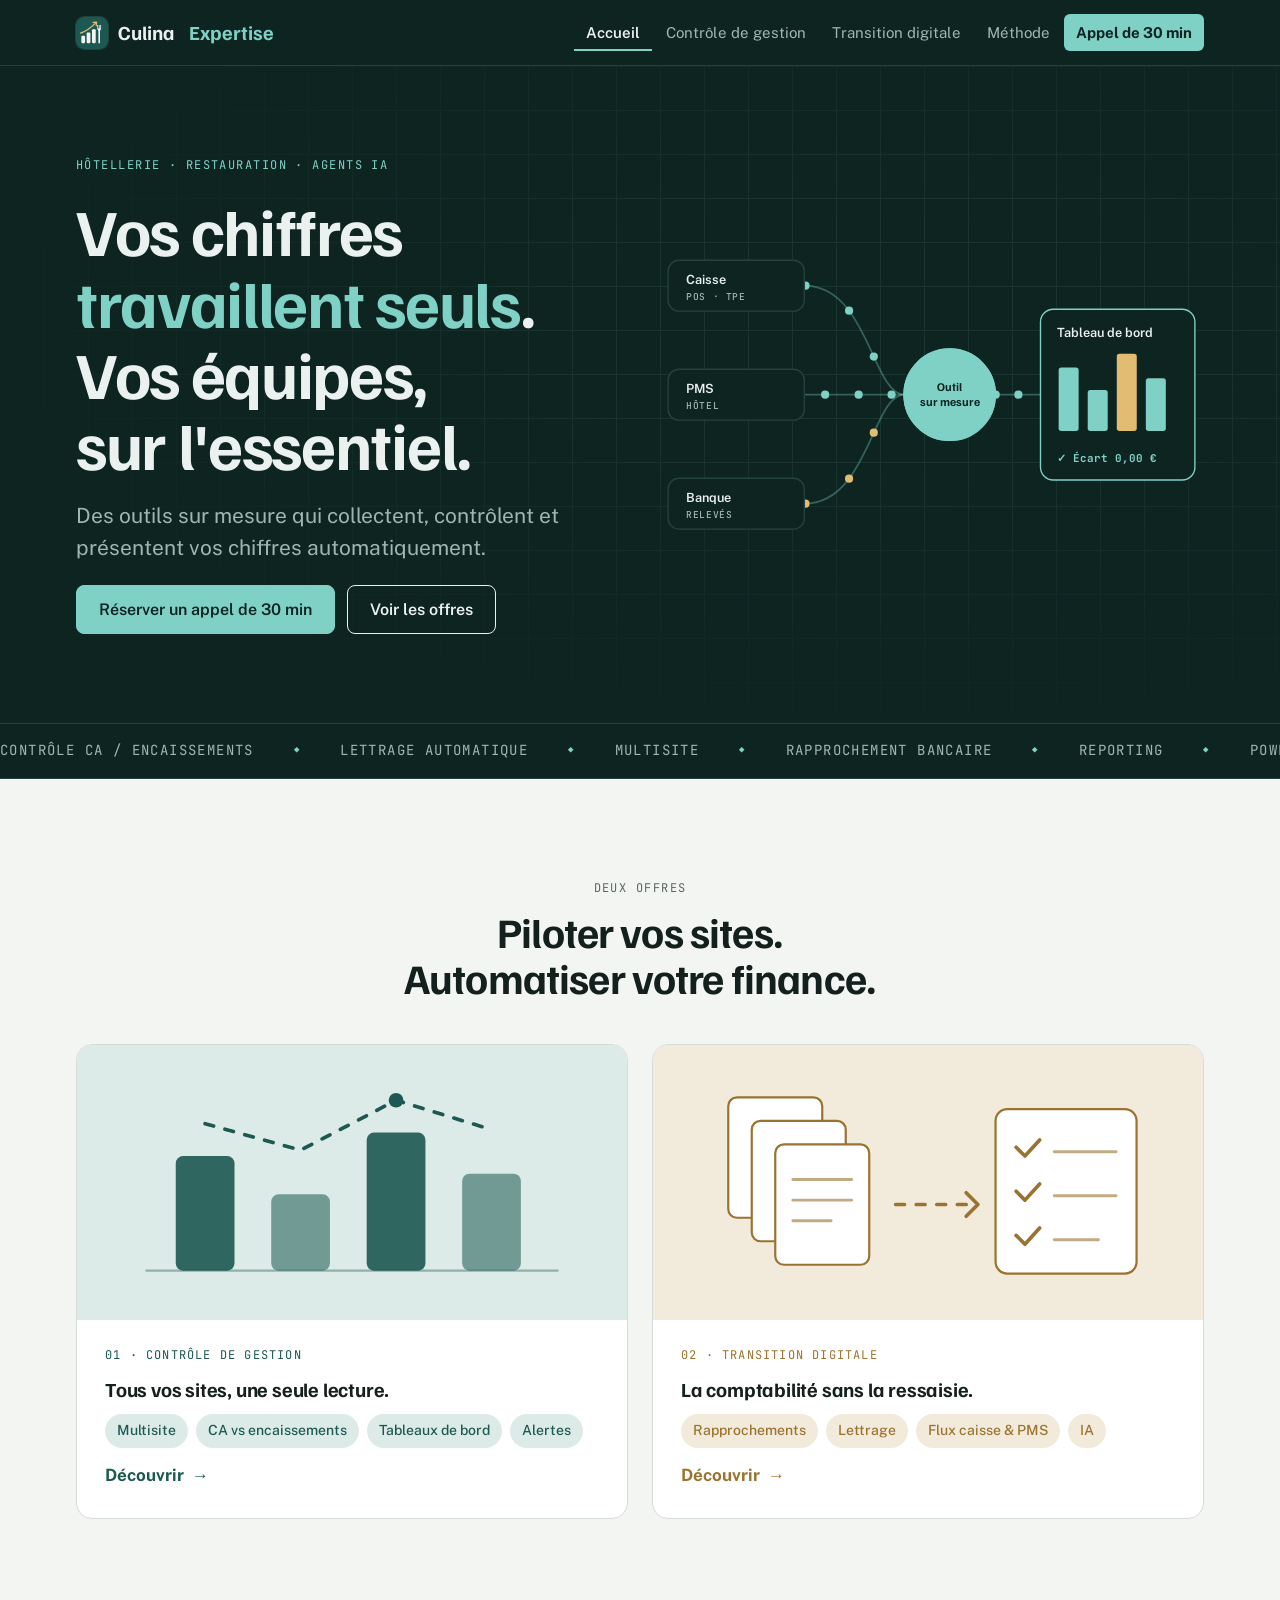
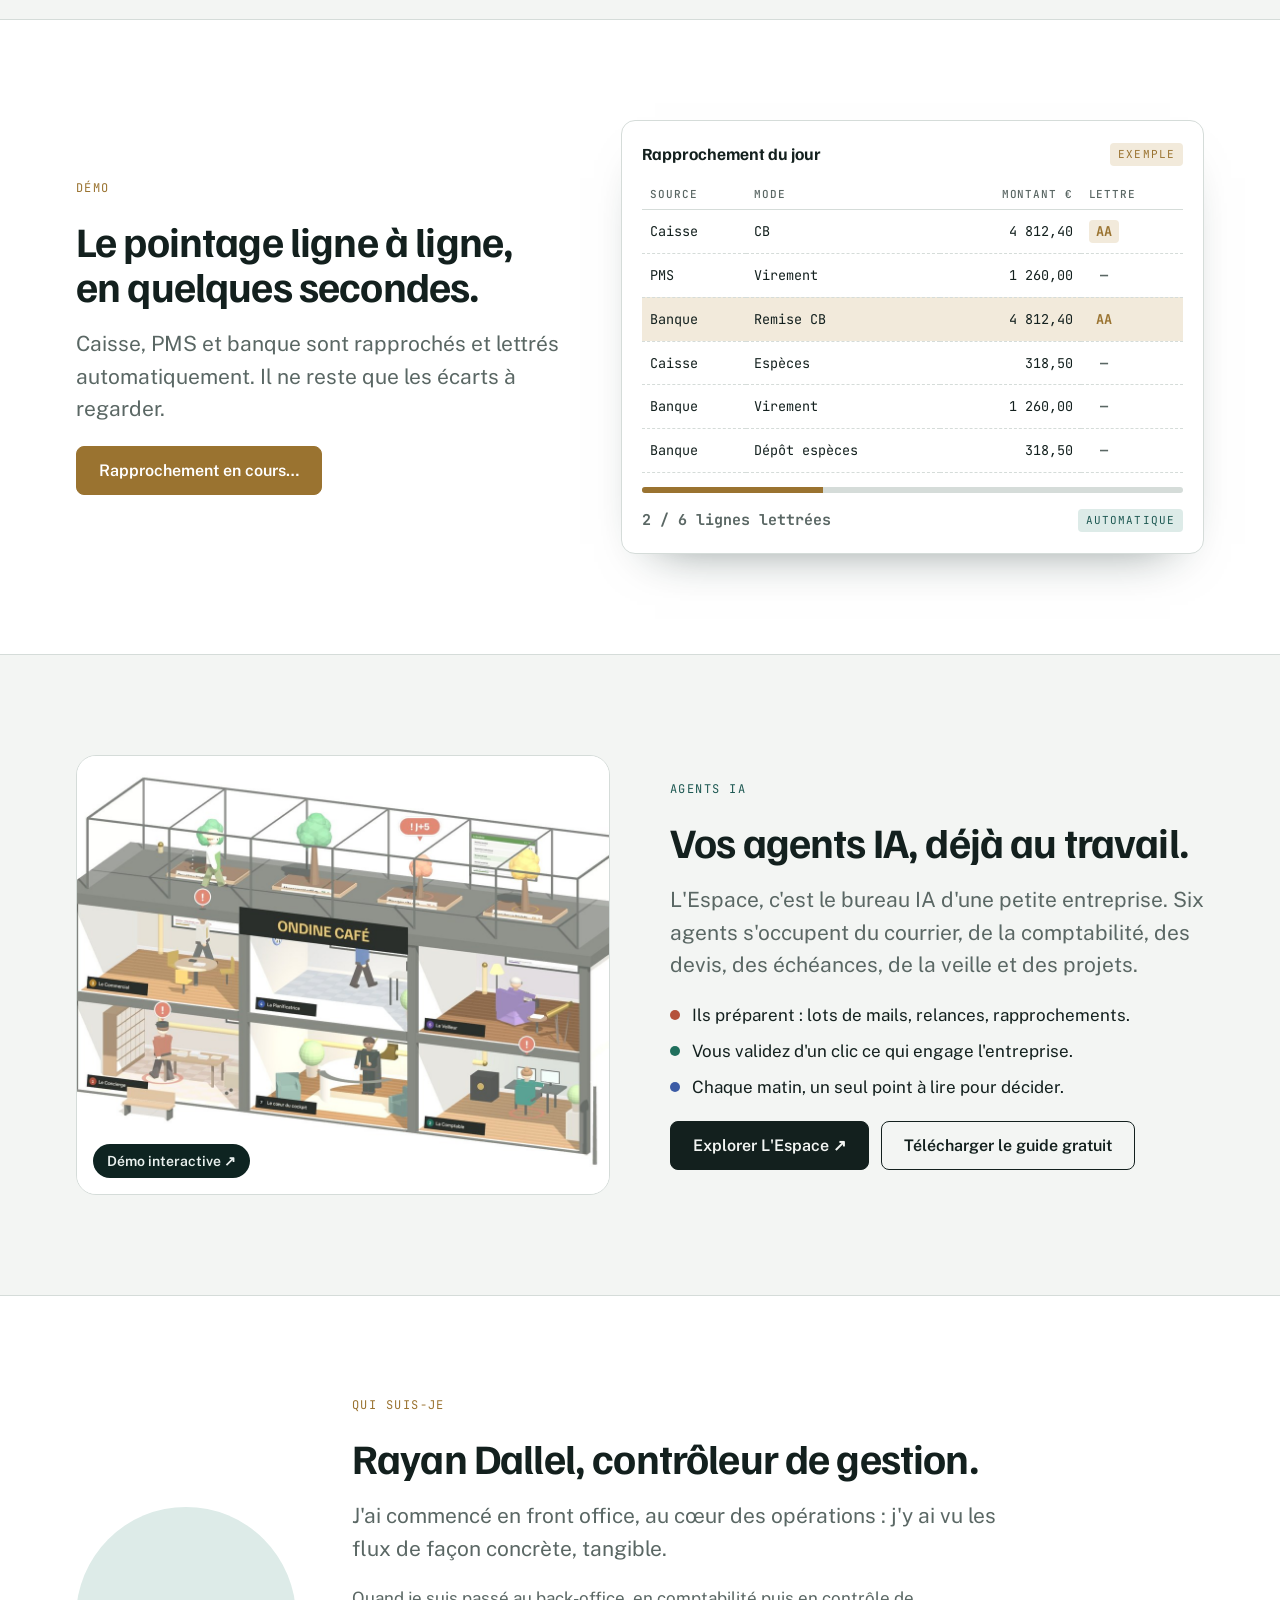
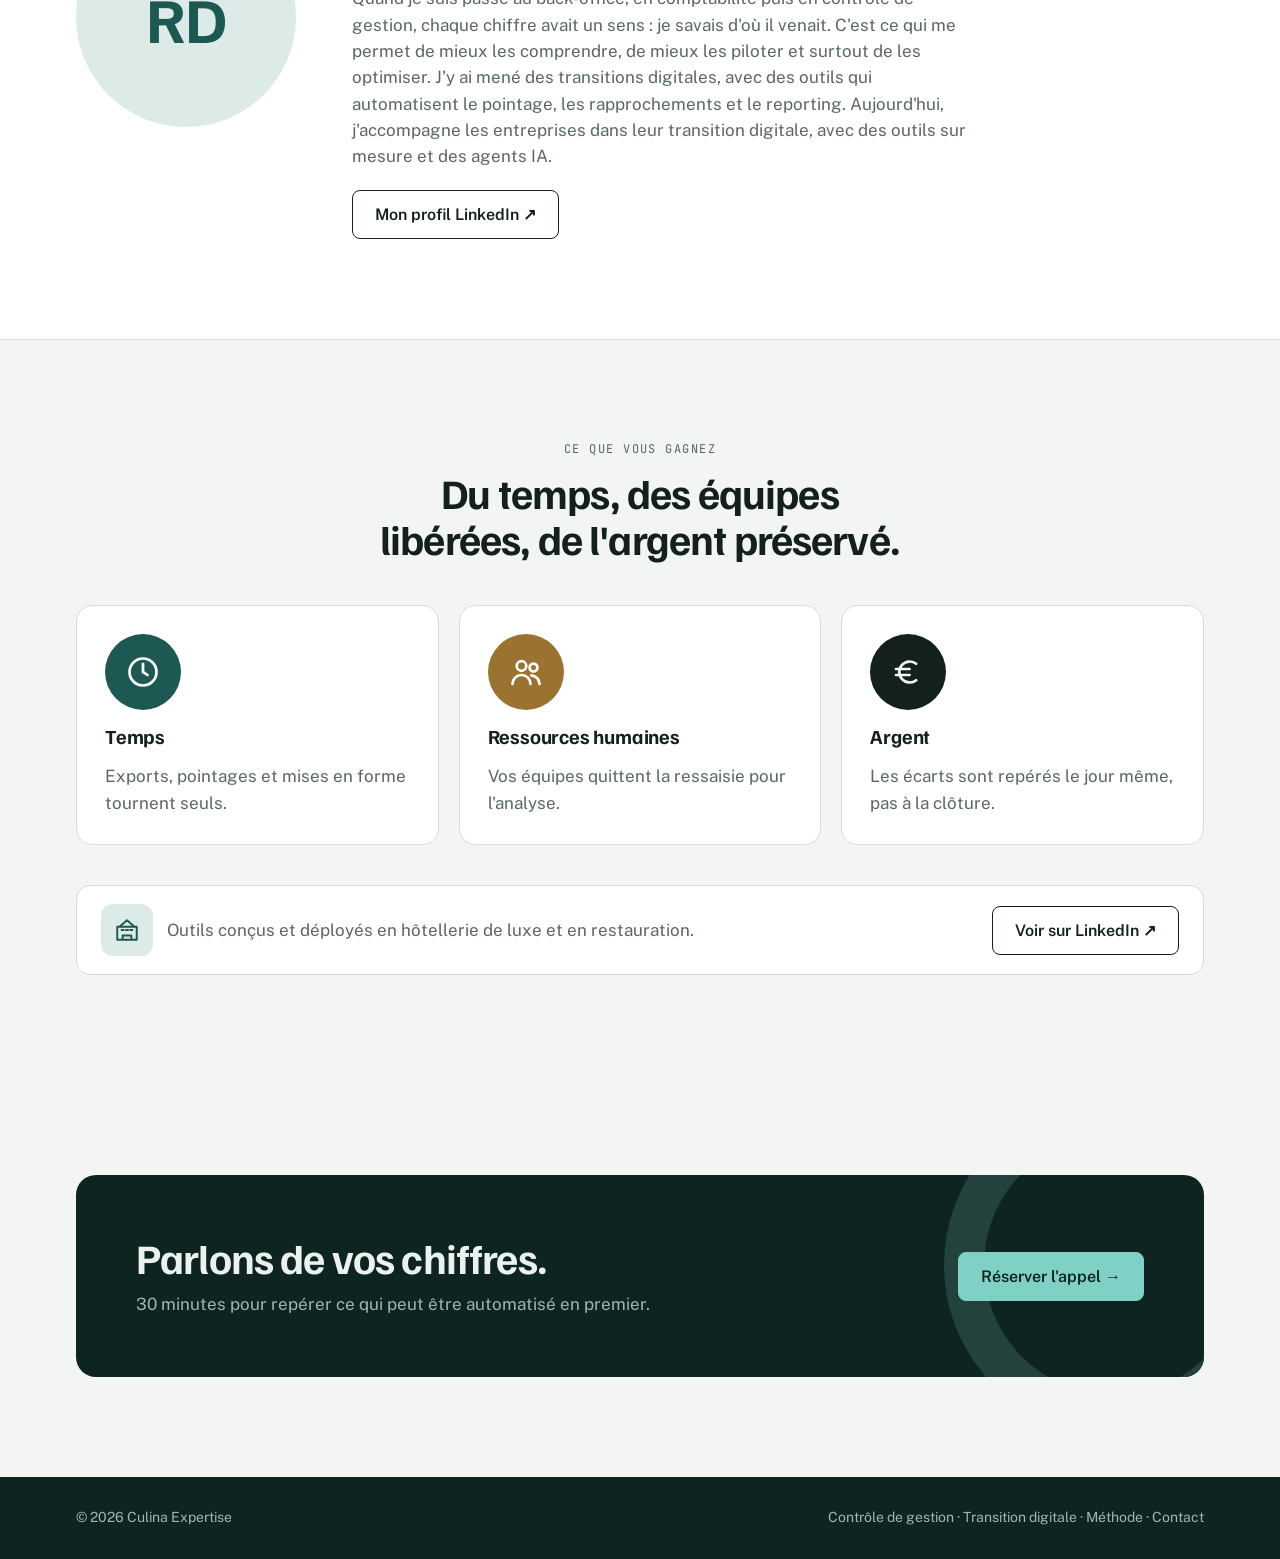
==== commit 61467f0a: "Guide PDF « Crée ton premier agent IA » en ligne, lien depuis le site Co-Authored-By: Claude Opus 5." ====
--- a/culina/index.html
+++ b/culina/index.html
@@ -139,7 +139,7 @@
         </ul>
         <div class="btns">
           <a class="btn primary" href="https://rayandallel-jarvis.github.io/qg-demo/espace/" target="_blank" rel="noopener">Explorer L'Espace ↗</a>
-          <a class="btn" href="https://www.linkedin.com/in/rayan-dallel-012633130" target="_blank" rel="noopener">Recevoir le guide gratuit</a>
+          <a class="btn" href="https://rayandallel-jarvis.github.io/qg-demo/guide/cree-ton-premier-agent-ia.pdf" target="_blank" rel="noopener">Télécharger le guide gratuit</a>
         </div>
       </div>
     </div>
